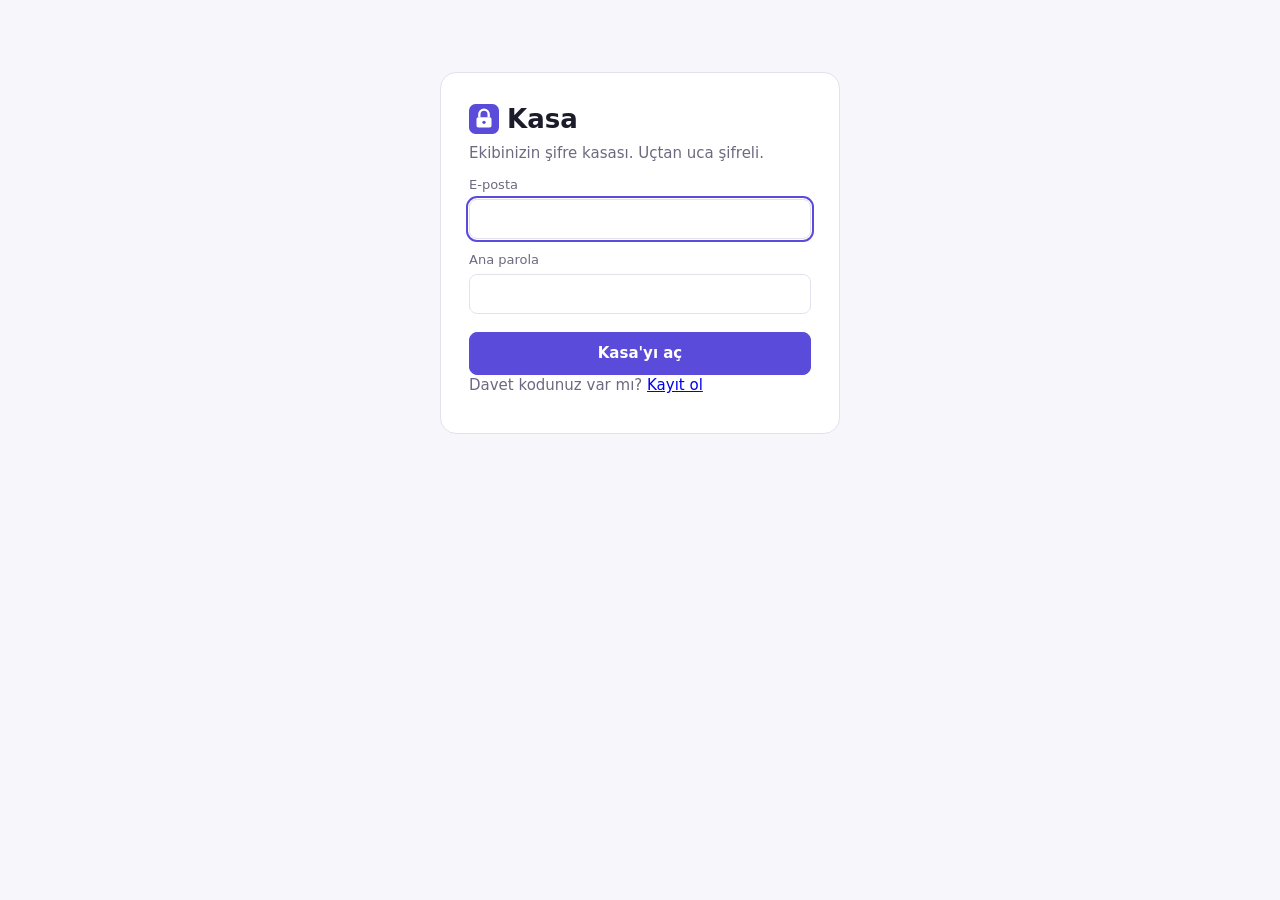
==== web/index.html @ f5995e0a "Kasa: zero-knowledge team password manager Co-Authored-By: Claude Sonnet 5.5 <noreply@anthropic.com>" ====
<!doctype html>
<html lang="tr">
<head>
<meta charset="utf-8">
<meta name="viewport" content="width=device-width, initial-scale=1">
<title>Kasa — Ekip Şifre Yöneticisi</title>
<link rel="icon" href="icon.svg" type="image/svg+xml">
<link rel="stylesheet" href="style.css">
</head>
<body>
<div id="app"></div>
<div id="toast" role="status" aria-live="polite"></div>
<noscript>Kasa çalışmak için JavaScript gerektirir.</noscript>
<script type="module" src="app.js"></script>
</body>
</html>
---- web/style.css ----
:root{--bg:#f6f6fb;--panel:#fff;--panel2:#f0f0f8;--text:#1c1b29;--muted:#6b6a80;--line:#e2e1ee;--accent:#5b4bdb;--accent-t:#fff;--danger:#d6336c;--ok:#12a150;--warn:#e08a00}
@media(prefers-color-scheme:dark){:root{--bg:#14131c;--panel:#1c1b29;--panel2:#25243a;--text:#ecebf7;--muted:#9a99b3;--line:#32304a;--accent:#8b7dff;--accent-t:#14131c;--danger:#ff6b9a;--ok:#41d17d;--warn:#ffb340}}
*{box-sizing:border-box}
body{margin:0;background:var(--bg);color:var(--text);font:15px/1.45 system-ui,-apple-system,"Segoe UI",sans-serif}
button,input,select,textarea{font:inherit;color:inherit}
input,select,textarea{background:var(--panel);border:1px solid var(--line);border-radius:8px;padding:8px 10px;width:100%}
textarea{min-height:90px;resize:vertical}
input:focus,select:focus,textarea:focus,button:focus-visible{outline:2px solid var(--accent);outline-offset:1px}
button{cursor:pointer;border:1px solid var(--line);background:var(--panel);border-radius:8px;padding:7px 12px}
button:hover{background:var(--panel2)}
button.primary{background:var(--accent);color:var(--accent-t);border-color:var(--accent);font-weight:600}
button.primary:hover{filter:brightness(1.08)}
button.danger{color:var(--danger);border-color:var(--danger)}
button.ghost{border-color:transparent;background:transparent}
button.small{padding:3px 8px;font-size:13px}
label{display:block;font-size:13px;color:var(--muted);margin:12px 0 4px}
.muted{color:var(--muted)} .err{color:var(--danger)} .ok{color:var(--ok)} .warn{color:var(--warn)}
.row{display:flex;gap:8px;align-items:center} .grow{flex:1;min-width:0} .wrap{flex-wrap:wrap}
.mono{font-family:ui-monospace,Menlo,Consolas,monospace}
/* auth */
.auth{max-width:400px;margin:8vh auto;padding:28px;background:var(--panel);border:1px solid var(--line);border-radius:16px}
.auth h1{margin:0 0 4px;font-size:26px} .auth p{margin:0 0 8px}
.auth .primary{width:100%;margin-top:18px;padding:10px}
.logo{display:inline-block;vertical-align:-6px;width:30px;height:30px;margin-right:8px}
/* layout */
.shell{display:grid;grid-template-columns:240px 340px 1fr;height:100vh}
.side{background:var(--panel);border-right:1px solid var(--line);padding:14px 10px;overflow:auto;display:flex;flex-direction:column}
.list{border-right:1px solid var(--line);display:flex;flex-direction:column;min-width:0}
.detail{overflow:auto;padding:22px 26px}
.nav{display:flex;justify-content:space-between;gap:6px;width:100%;text-align:left;border:0;background:transparent;padding:7px 10px;border-radius:8px}
.nav.active{background:var(--panel2);font-weight:600;color:var(--accent)}
.nav .count{color:var(--muted);font-size:12px}
.side h4{margin:16px 10px 4px;font-size:11px;letter-spacing:.06em;text-transform:uppercase;color:var(--muted)}
.brand{font-weight:700;font-size:18px;padding:0 10px 10px}
.spacer{flex:1}
.toolbar{padding:10px;border-bottom:1px solid var(--line);display:flex;gap:8px}
.items{overflow:auto;flex:1}
.item{display:flex;gap:10px;align-items:center;padding:10px 14px;border-bottom:1px solid var(--line);cursor:pointer}
.item:hover{background:var(--panel2)} .item.sel{background:var(--panel2);box-shadow:inset 3px 0 var(--accent)}
.ico{width:34px;height:34px;border-radius:9px;display:grid;place-items:center;font-weight:700;color:#fff;flex:none}
.item .t{font-weight:600;white-space:nowrap;overflow:hidden;text-overflow:ellipsis}
.item .s{font-size:13px;color:var(--muted);white-space:nowrap;overflow:hidden;text-overflow:ellipsis}
.empty{padding:40px 20px;text-align:center;color:var(--muted)}
.field{background:var(--panel);border:1px solid var(--line);border-radius:10px;padding:10px 12px;margin:8px 0;display:flex;gap:8px;align-items:center}
.field .l{font-size:12px;color:var(--muted)} .field .v{word-break:break-all;white-space:pre-wrap}
.bar{height:6px;border-radius:3px;background:var(--panel2);overflow:hidden;margin-top:6px}
.bar>i{display:block;height:100%;background:var(--accent);transition:width 1s linear}
.s1{background:var(--danger)} .s2{background:var(--warn)} .s3{background:var(--ok)} .s4{background:var(--ok)}
.chip{font-size:12px;padding:1px 8px;border-radius:99px;background:var(--panel2);color:var(--muted)}
.card{background:var(--panel);border:1px solid var(--line);border-radius:12px;padding:16px;margin:12px 0}
.card h3{margin:0 0 8px}
.totp{font-size:22px;letter-spacing:.15em;font-family:ui-monospace,monospace}
dialog{border:1px solid var(--line);border-radius:14px;background:var(--panel);color:var(--text);padding:22px;width:min(520px,94vw)}
dialog::backdrop{background:#0008}
dialog h3{margin-top:0}
table{border-collapse:collapse;width:100%} td,th{padding:6px 8px;border-bottom:1px solid var(--line);text-align:left;font-size:14px}
#toast{position:fixed;bottom:20px;left:50%;transform:translateX(-50%);background:var(--text);color:var(--bg);padding:9px 16px;border-radius:99px;opacity:0;pointer-events:none;transition:opacity .2s;z-index:99}
#toast.show{opacity:.95}
@media(max-width:900px){.shell{grid-template-columns:1fr;height:auto}.side{flex-direction:row;flex-wrap:wrap;border-right:0;border-bottom:1px solid var(--line)}.list{border-right:0;max-height:50vh}.detail{padding:16px}.side h4,.spacer{display:none}.nav{width:auto}}
.shell.wide{grid-template-columns:240px 1fr}.shell.wide .list{display:none}
.kv{display:grid;grid-template-columns:1fr 1fr;gap:10px}
.opts label{display:inline-flex;gap:6px;align-items:center;margin:4px 12px 4px 0;color:var(--text);font-size:14px}
.opts input{width:auto}
.genout{font-size:18px;word-break:break-all;padding:10px;background:var(--panel2);border-radius:8px;margin:8px 0}
.tag{display:inline-block;margin-right:6px}
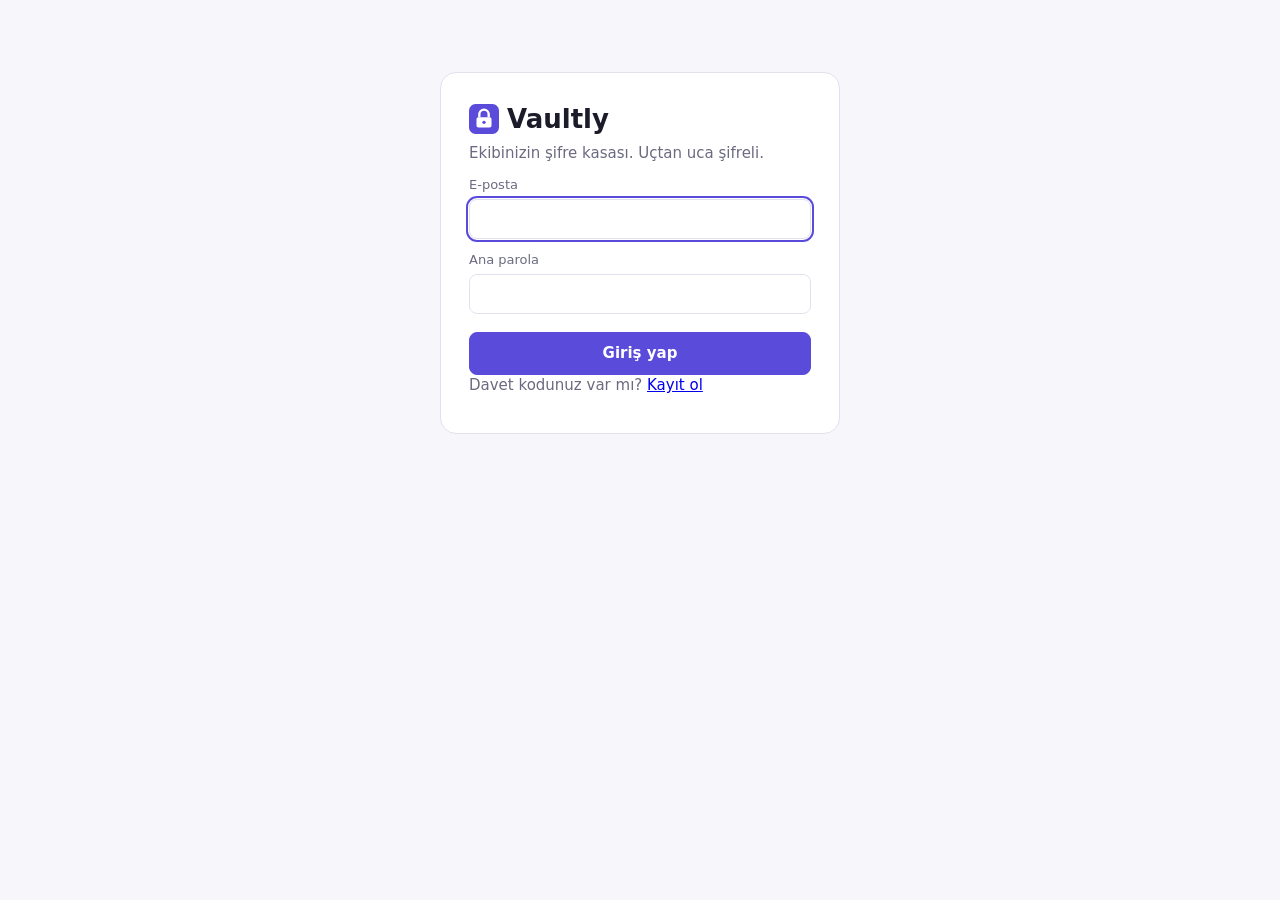
==== commit fa1608e7: "Rename product to Vaultly (UI, README, title) Co-Authored-By: Claude Sonnet 5.5 <noreply@anthropic.c" ====
--- a/web/index.html
+++ b/web/index.html
@@ -3,14 +3,14 @@
 <head>
 <meta charset="utf-8">
 <meta name="viewport" content="width=device-width, initial-scale=1">
-<title>Kasa — Ekip Şifre Yöneticisi</title>
+<title>Vaultly — Team Password Manager</title>
 <link rel="icon" href="icon.svg" type="image/svg+xml">
 <link rel="stylesheet" href="style.css">
 </head>
 <body>
 <div id="app"></div>
 <div id="toast" role="status" aria-live="polite"></div>
-<noscript>Kasa çalışmak için JavaScript gerektirir.</noscript>
+<noscript>Vaultly çalışmak için JavaScript gerektirir.</noscript>
 <script type="module" src="app.js"></script>
 </body>
 </html>
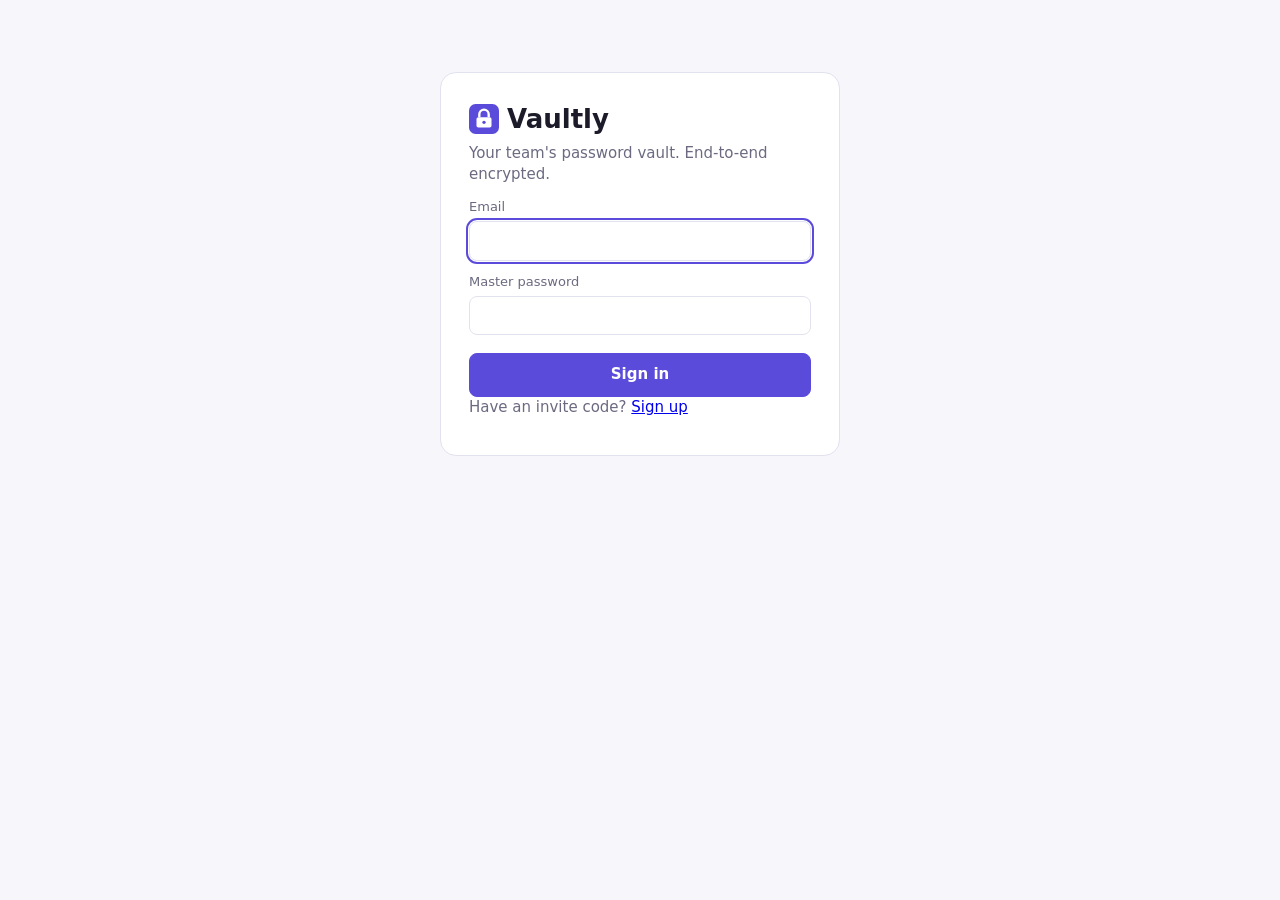
==== commit 4854697e: "English UI and server messages Co-Authored-By: Claude Sonnet 5.5 <noreply@anthropic.com>" ====
--- a/web/index.html
+++ b/web/index.html
@@ -1,5 +1,5 @@
 <!doctype html>
-<html lang="tr">
+<html lang="en">
 <head>
 <meta charset="utf-8">
 <meta name="viewport" content="width=device-width, initial-scale=1">
@@ -10,7 +10,7 @@
 <body>
 <div id="app"></div>
 <div id="toast" role="status" aria-live="polite"></div>
-<noscript>Vaultly çalışmak için JavaScript gerektirir.</noscript>
+<noscript>Vaultly requires JavaScript.</noscript>
 <script type="module" src="app.js"></script>
 </body>
 </html>
